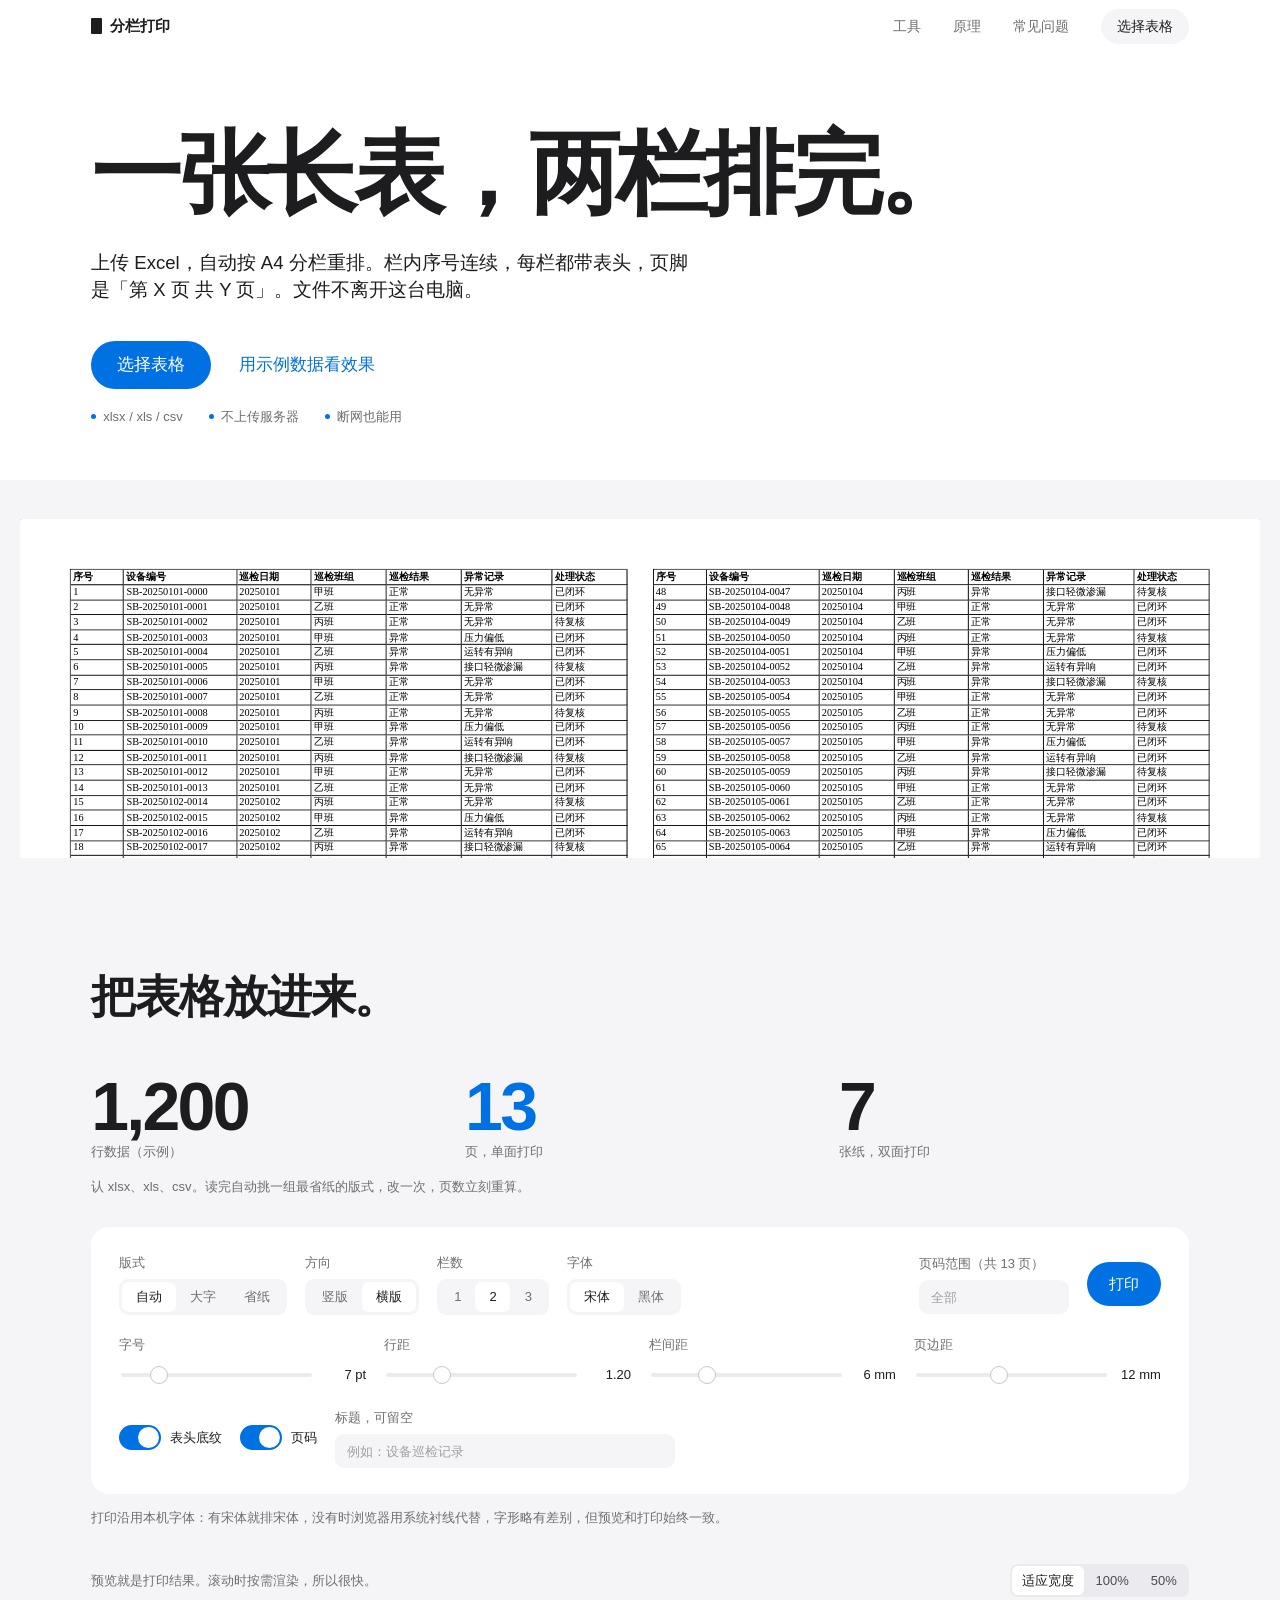
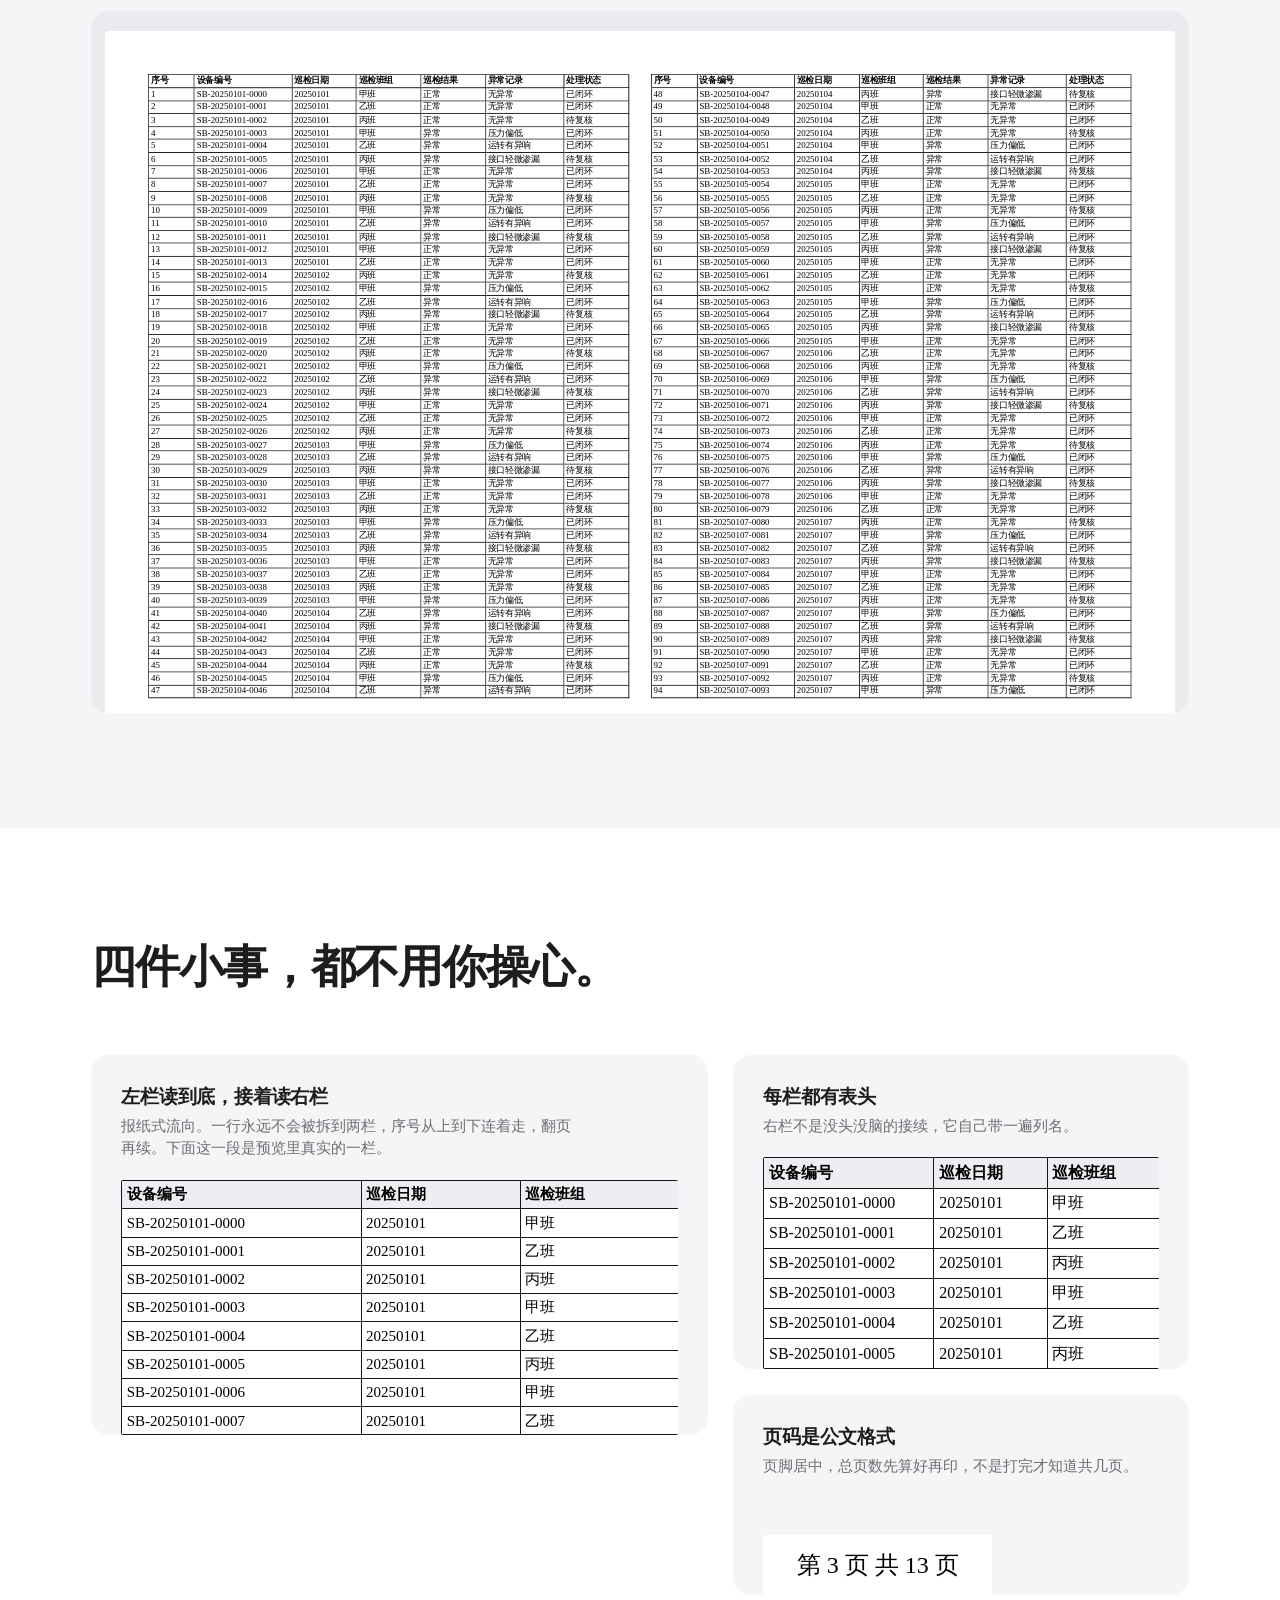
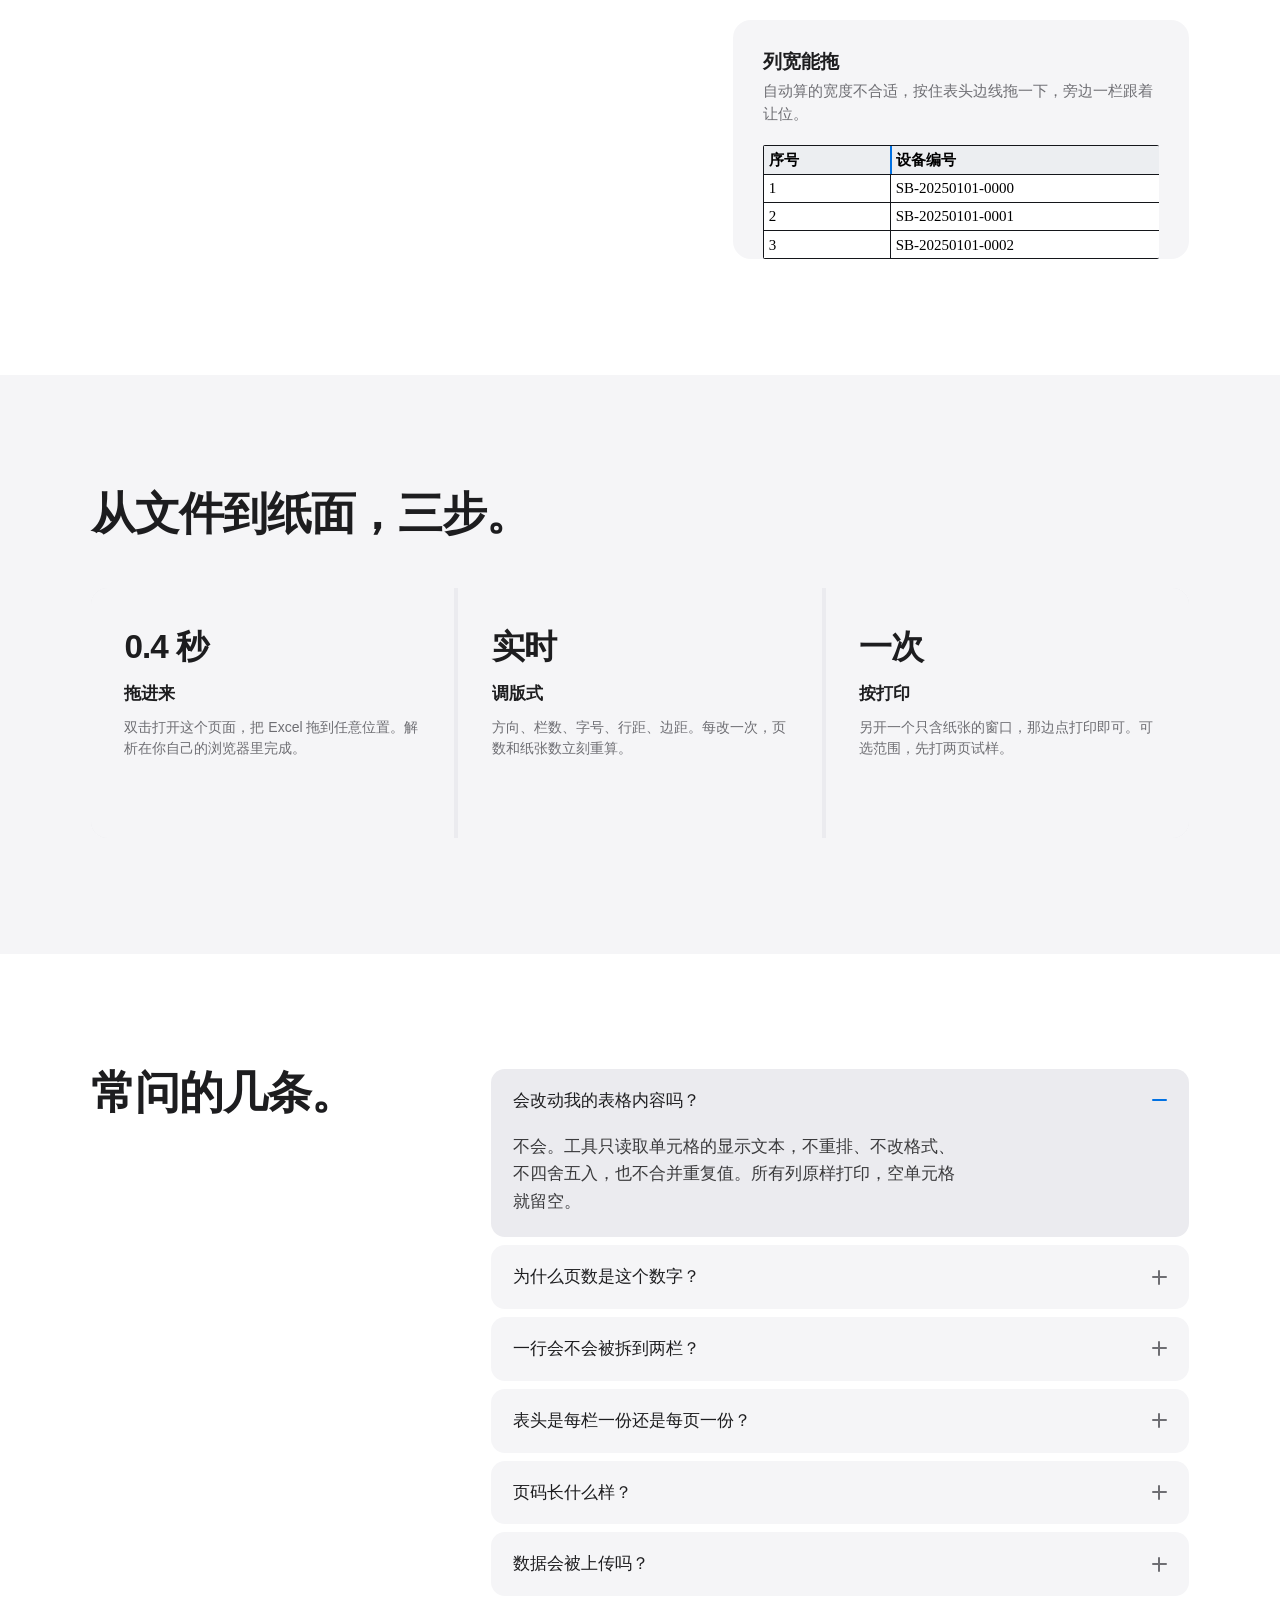
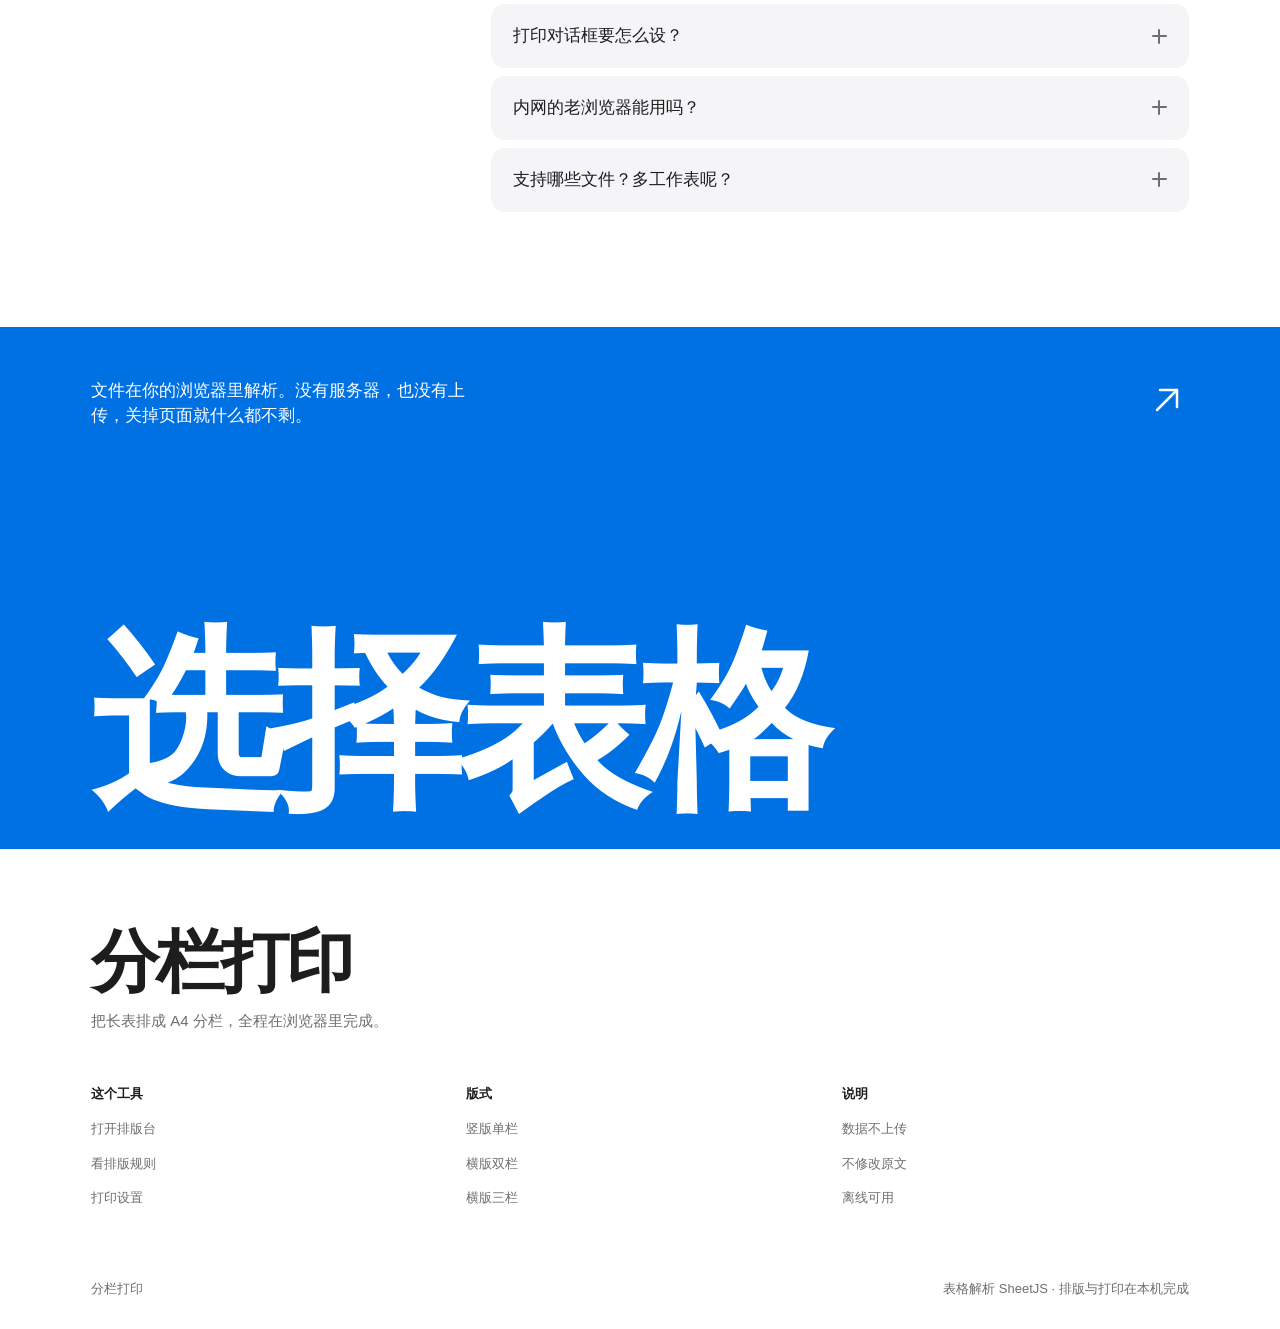
==== src/index.html @ 9ecef5fd "分栏打印：把超长表格按 A4 分栏重排打印 单文件离线网页工具，双击即用，数据不出本机。  - 上传 xlsx / xls / csv，自动按 A4 分栏重排，页数通常砍掉一半 - 栏内序号连续，每栏" ====
<!doctype html>
<html lang="zh-CN">
<head>
<meta charset="utf-8">
<meta name="viewport" content="width=device-width, initial-scale=1">
<title>分栏打印｜把长表排成 A4 分栏</title>
<meta name="description" content="上传 Excel，自动按 A4 分栏重排。栏内序号连续，每栏都带表头，页脚是公文页码。文件不上传。">
<link rel="stylesheet" href="app.css">
<script>document.documentElement.className = 'js';</script>
</head>
<body>

<div class="drop-veil">松手就排</div>

<header class="nav">
  <div class="wrap">
    <a class="mark" href="#top"><i></i>分栏打印</a>
    <a class="link" href="#tool">工具</a>
    <a class="link" href="#mech">原理</a>
    <a class="link" href="#faq">常见问题</a>
    <button class="mini-cta" type="button" data-pick>选择表格</button>
  </div>
</header>

<main id="top">

  <section class="hero">
    <div class="wrap">
      <h1 class="rv"><span>一张长表，</span><span>两栏排完。</span></h1>
      <p class="lead rv" style="--d:70ms">上传 Excel，自动按 A4 分栏重排。栏内序号连续，每栏都带表头，页脚是「第 X 页 共 Y 页」。文件不离开这台电脑。</p>
      <div class="hero-actions rv" style="--d:140ms">
        <button class="btn" type="button" data-pick>选择表格</button>
        <button class="btn-quiet" type="button" data-sample>用示例数据看效果</button>
      </div>
      <div class="hero-facts rv" style="--d:200ms">
        <span>xlsx / xls / csv</span>
        <span>不上传服务器</span>
        <span>断网也能用</span>
      </div>
    </div>
    <div class="hero-paper" id="heroPaper"></div>
  </section>

  <section class="tool section" id="tool">
    <div class="wrap">
      <div class="tool-head">
        <h2 class="h2 rv">把表格放进来。</h2>
      </div>

      <div class="stats rv" style="--d:110ms">
        <div class="stat"><b id="sRows">0</b><span id="sRowsLabel">行数据</span></div>
        <div class="stat accent"><b id="sPages">0</b><span>页，单面打印</span></div>
        <div class="stat"><b id="sSheets">0</b><span>张纸，双面打印</span></div>
      </div>

      <p class="note stats-note rv" style="--d:130ms">认 xlsx、xls、csv。读完自动挑一组最省纸的版式，改一次，页数立刻重算。</p>

      <div class="panel rv" style="--d:150ms">
        <div class="panel-row">
          <div class="field">
            <span class="field-label">版式</span>
            <div class="seg" data-seg="preset">
              <span class="seg-ind" aria-hidden="true"></span>
              <button type="button" data-v="auto" aria-pressed="true">自动</button>
              <button type="button" data-v="clear">大字</button>
              <button type="button" data-v="tight">省纸</button>
            </div>
          </div>
          <div class="field">
            <span class="field-label">方向</span>
            <div class="seg" data-seg="orient">
              <span class="seg-ind" aria-hidden="true"></span>
              <button type="button" data-v="portrait" aria-pressed="true">竖版</button>
              <button type="button" data-v="landscape" aria-pressed="false">横版</button>
            </div>
          </div>
          <div class="field">
            <span class="field-label">栏数</span>
            <div class="seg" data-seg="cols">
              <span class="seg-ind" aria-hidden="true"></span>
              <button type="button" data-v="1" aria-pressed="false">1</button>
              <button type="button" data-v="2" aria-pressed="true">2</button>
              <button type="button" data-v="3" aria-pressed="false">3</button>
            </div>
          </div>
          <div class="field">
            <span class="field-label">字体</span>
            <div class="seg" data-seg="face">
              <span class="seg-ind" aria-hidden="true"></span>
              <button type="button" data-v="song" aria-pressed="true">宋体</button>
              <button type="button" data-v="hei" aria-pressed="false">黑体</button>
            </div>
          </div>
          <div class="spacer"></div>
          <div class="field" style="width:150px">
            <span class="field-label" id="pRangeLabel">页码范围</span>
            <input class="text-in" id="pRange" type="text" placeholder="全部" inputmode="numeric">
          </div>
          <button class="btn" id="printBtn" type="button">打印</button>
        </div>

        <div class="panel-row">
          <div class="field" style="flex:1 1 150px">
            <span class="field-label">字号</span>
            <div class="slider"><input id="rFont" type="range" min="6" max="12" step="0.5" value="8"><output id="oFont">8 pt</output></div>
          </div>
          <div class="field" style="flex:1 1 150px">
            <span class="field-label">行距</span>
            <div class="slider"><input id="rLh" type="range" min="1.05" max="1.6" step="0.05" value="1.2"><output id="oLh">1.20</output></div>
          </div>
          <div class="field" style="flex:1 1 150px">
            <span class="field-label">栏间距</span>
            <div class="slider"><input id="rGut" type="range" min="3" max="14" step="0.5" value="6"><output id="oGut">6 mm</output></div>
          </div>
          <div class="field" style="flex:1 1 150px">
            <span class="field-label">页边距</span>
            <div class="slider"><input id="rMar" type="range" min="6" max="20" step="0.5" value="12"><output id="oMar">12 mm</output></div>
          </div>
        </div>

        <div class="panel-row mid">
          <label class="sw"><input id="cShade" type="checkbox" checked><i></i>表头底纹</label>
          <label class="sw"><input id="cFoot" type="checkbox" checked><i></i>页码</label>
          <div class="field" style="flex:1 1 240px; max-width:340px">
            <span class="field-label">标题，可留空</span>
            <input class="text-in" id="tTitle" type="text" placeholder="例如：设备巡检记录" maxlength="40">
          </div>
        </div>
      </div>

      <p class="note" style="margin-top:14px">打印沿用本机字体：有宋体就排宋体，没有时浏览器用系统衬线代替，字形略有差别，但预览和打印始终一致。</p>

      <div class="stage-head">
        <p class="note" id="stageNote">预览就是打印结果，缩放只影响屏幕。</p>
        <div class="zoom" data-seg="zoom">
          <span class="seg-ind" aria-hidden="true"></span>
          <button type="button" data-v="fit" aria-pressed="true">适应宽度</button>
          <button type="button" data-v="1" aria-pressed="false">100%</button>
          <button type="button" data-v="0.5" aria-pressed="false">50%</button>
        </div>
      </div>

      <div class="pickrow" id="sheetPick" style="display:none"></div>

      <div class="stage" id="stage"><div class="stage-inner" id="stageInner"></div></div>
    </div>
  </section>

  <section class="section mech" id="mech">
    <div class="wrap">
      <h2 class="h2 rv">四件小事，都不用你操心。</h2>
      <div class="mech-grid">

        <div class="tile tile-big rv">
          <div>
            <h3>左栏读到底，接着读右栏</h3>
            <p>报纸式流向。一行永远不会被拆到两栏，序号从上到下连着走，翻页再续。下面这一段是预览里真实的一栏。</p>
          </div>
          <div class="art" id="tileFlow" data-ui></div>
        </div>

        <div class="tiles">
          <div class="tile rv" style="--d:70ms">
            <div>
              <h3>每栏都有表头</h3>
              <p>右栏不是没头没脑的接续，它自己带一遍列名。</p>
            </div>
            <div class="art" id="tileHead" data-ui></div>
          </div>
          <div class="tile rv" style="--d:130ms">
            <div>
              <h3>页码是公文格式</h3>
              <p>页脚居中，总页数先算好再印，不是打完才知道共几页。</p>
            </div>
            <div class="art" id="tileFoot" data-ui></div>
          </div>
          <div class="tile rv" style="--d:190ms">
            <div>
              <h3>列宽能拖</h3>
              <p>自动算的宽度不合适，按住表头边线拖一下，旁边一栏跟着让位。</p>
            </div>
            <div class="art" id="tileDrag" data-ui></div>
          </div>
        </div>

      </div>
    </div>
  </section>

  <section class="section steps">
    <div class="wrap">
      <h2 class="h2 rv">从文件到纸面，三步。</h2>
      <div class="stepbar rv" style="--d:70ms">
        <div class="step">
          <em>0.4 秒</em>
          <b>拖进来</b>
          <span>双击打开这个页面，把 Excel 拖到任意位置。解析在你自己的浏览器里完成。</span>
        </div>
        <div class="step">
          <em>实时</em>
          <b>调版式</b>
          <span>方向、栏数、字号、行距、边距。每改一次，页数和纸张数立刻重算。</span>
        </div>
        <div class="step">
          <em>一次</em>
          <b>按打印</b>
          <span>另开一个只含纸张的窗口，那边点打印即可。可选范围，先打两页试样。</span>
        </div>
      </div>
    </div>
  </section>

  <section class="section" id="faq">
    <div class="wrap faq-grid">
      <h2 class="h2 rv">常问的几条。</h2>
      <div class="acc rv" style="--d:70ms">

        <details open>
          <summary>会改动我的表格内容吗？<span class="pm" aria-hidden="true"></span></summary>
          <div class="body"><p>不会。工具只读取单元格的显示文本，不重排、不改格式、不四舍五入，也不合并重复值。所有列原样打印，空单元格就留空。</p></div>
        </details>

        <details>
          <summary>为什么页数是这个数字？<span class="pm" aria-hidden="true"></span></summary>
          <div class="body"><p>页数由行高、栏数和可用高度算出来。每一栏能放多少行是确定的：可用高度除以下一行的高度，向下取整。上面的数字就是实际排版结果，不是估算。</p></div>
        </details>

        <details>
          <summary>一行会不会被拆到两栏？<span class="pm" aria-hidden="true"></span></summary>
          <div class="body"><p>不会。行是排版的最小单位，装不下就整行挪到下一栏。所以栏底可能会留一点空白，这个空白换的是一行不被腰斩。</p></div>
        </details>

        <details>
          <summary>表头是每栏一份还是每页一份？<span class="pm" aria-hidden="true"></span></summary>
          <div class="body"><p>每栏都有一份。第二栏、第三栏顶部都会重新列出列名，散页之后单独拿一栏起来也知道是什么。</p></div>
        </details>

        <details>
          <summary>页码长什么样？<span class="pm" aria-hidden="true"></span></summary>
          <div class="body"><p>页脚居中，宋体，格式是「第 3 页 共 81 页」。总页数在排版时就算好了，不依赖打印机。可以在面板里关掉。</p></div>
        </details>

        <details>
          <summary>数据会被上传吗？<span class="pm" aria-hidden="true"></span></summary>
          <div class="body"><p>不会。这个页面是一个离线文件，Excel 在你的浏览器里解析，没有服务器，也没有任何网络请求。断网、拔网线都一样能用。</p></div>
        </details>

        <details>
          <summary>打印对话框要怎么设？<span class="pm" aria-hidden="true"></span></summary>
          <div class="body"><p>点「打印」会单独开一个只包含纸张的窗口，那个窗口里再点一次打印，浏览器对话框就会出来。边距选「无」，缩放保持 100%，把「页眉和页脚」的勾去掉。纸张选 A4，方向和面板里的设置保持一致。版式已经按 A4 精确排版，浏览器不要再缩放。</p><p>只要前几页试样，在「页码范围」里填 1-10 即可。</p></div>
        </details>

        <details>
          <summary>内网的老浏览器能用吗？<span class="pm" aria-hidden="true"></span></summary>
          <div class="body"><p>可以。整个页面按 Chrome 83 内核写，不使用更新的 CSS 特性和脚本语法，麒麟、统信、奇安信这类内网浏览器都能跑。数据全程在本机，不依赖任何网络。</p></div>
        </details>

        <details>
          <summary>支持哪些文件？多工作表呢？<span class="pm" aria-hidden="true"></span></summary>
          <div class="body"><p>支持 xlsx、xls、csv。一个文件里有多个工作表时，会列出来让你挑一个，不会一次全铺开。</p></div>
        </details>

      </div>
    </div>
  </section>

  <section class="close">
    <a class="close-band" href="#tool" data-pick>
      <div class="wrap topnote">
        <p>文件在你的浏览器里解析。没有服务器，也没有上传，关掉页面就什么都不剩。</p>
        <svg class="arrow" viewBox="0 0 44 44" fill="none" aria-hidden="true">
          <path d="M12 32L32 12" stroke="currentColor" stroke-width="2.5" stroke-linecap="round"/>
          <path d="M15 12h17v17" stroke="currentColor" stroke-width="2.5" stroke-linecap="round" stroke-linejoin="round"/>
        </svg>
      </div>
      <span class="wrap big">选择表格</span>
    </a>
  </section>

</main>

<footer class="foot-main">
  <div class="wrap">
    <p class="foot-mark">分栏打印</p>
    <p class="foot-sub">把长表排成 A4 分栏，全程在浏览器里完成。</p>
    <div class="foot-links">
      <div>
        <h4>这个工具</h4>
        <ul>
          <li><a href="#tool">打开排版台</a></li>
          <li><a href="#mech">看排版规则</a></li>
          <li><a href="#faq">打印设置</a></li>
        </ul>
      </div>
      <div>
        <h4>版式</h4>
        <ul>
          <li><a href="#tool">竖版单栏</a></li>
          <li><a href="#tool">横版双栏</a></li>
          <li><a href="#tool">横版三栏</a></li>
        </ul>
      </div>
      <div>
        <h4>说明</h4>
        <ul>
          <li><a href="#faq">数据不上传</a></li>
          <li><a href="#faq">不修改原文</a></li>
          <li><a href="#faq">离线可用</a></li>
        </ul>
      </div>
    </div>
    <div class="foot-end">
      <span>分栏打印</span>
      <span>表格解析 SheetJS · 排版与打印在本机完成</span>
    </div>
  </div>
</footer>

<div id="printRoot" aria-hidden="true"></div>

<input id="file" type="file" accept=".xlsx,.xls,.csv" hidden>

<script src="xlsx.full.min.js"></script>
<script src="app.js"></script>
</body>
</html>
---- src/app.css ----
/* ============================================================
   分栏打印 · 样式系统
   兼容下限：Chrome 83（不使用 flex gap / overflow:clip /
   svh / 容器查询 / content-visibility / :focus-visible / inset）
   ============================================================ */

:root {
  --ground: #ffffff;
  --subtle: #f5f5f7;
  --subtle-2: #ebebef;
  --ink: #1d1d1f;
  --muted: #6e6e73;
  --accent: #0071e3;
  --accent-press: #0062c4;

  --t-display: clamp(42px, 7.1vw, 100px);
  --t-h2: clamp(30px, 3.5vw, 50px);
  --t-h3: clamp(19px, 1.5vw, 21px);
  --t-lead: clamp(17px, 1.45vw, 21px);
  --t-body: 17px;
  --t-small: 13px;

  --pad: clamp(20px, 4vw, 56px);
  --maxw: 1200px;

  --ease: cubic-bezier(.32, .72, 0, 1);
  --ease-out: cubic-bezier(.16, 1, .3, 1);

  --ui-font: "PingFang SC", "Microsoft YaHei", "Hiragino Sans GB", "Segoe UI", -apple-system, sans-serif;
  --sheet-font: "SimSun", "宋体", "Songti SC", serif;

  /* 纸张几何，由脚本写入 */
  --pw: 297mm;
  --ph: 210mm;
  --m: 8mm;
  --gut: 6mm;
  --colw: 137mm;
  --R: 0.26mm;
  --pv: 0.3mm;
  --px: 0.6mm;
  --lhmm: 3.1mm;
  --gt: 1fr;
  --ls: 0em;
  --titleh: 0mm;
  --titlesz: 11pt;
  --titlelh: 4mm;
  --flowh: 180mm;
  --footh: 8mm;
  --footsz: 7pt;
  --fontsz: 7pt;
  --sheet-scale: 1;
}

* { box-sizing: border-box; }

html { -webkit-text-size-adjust: 100%; }

body {
  margin: 0;
  background: var(--ground);
  color: var(--ink);
  font-family: var(--ui-font);
  font-size: var(--t-body);
  line-height: 1.5;
  -webkit-font-smoothing: antialiased;
}

h1, h2, h3, p, ul, ol, figure, blockquote { margin: 0; }
ul, ol { padding: 0; list-style: none; }
img { max-width: 100%; display: block; }
button { font: inherit; color: inherit; background: none; border: 0; cursor: pointer; }
a { color: inherit; text-decoration: none; }

::selection { background: var(--accent); color: #fff; }

:focus { outline: 2px solid var(--accent); outline-offset: 3px; border-radius: 4px; }
html.using-mouse *:focus { outline: none; }

.wrap {
  width: 100%;
  max-width: var(--maxw);
  margin: 0 auto;
  padding: 0 var(--pad);
}

/* ---------- 导航 ---------- */

.nav {
  position: relative;
  z-index: 20;
  height: 52px;
  display: flex;
  align-items: center;
  background: var(--ground);
}

.nav .wrap { display: flex; align-items: center; }
.nav .wrap > * + * { margin-left: 32px; }

.mark {
  font-size: 15px;
  font-weight: 600;
  letter-spacing: -0.01em;
  margin-right: auto;
  display: flex;
  align-items: center;
}

.mark i {
  width: 11px;
  height: 15.5px;
  background: var(--ink);
  border-radius: 1px;
  display: block;
  margin-right: 8px;
  flex: none;
}

.nav a.link {
  font-size: 14px;
  color: var(--muted);
  transition: color 180ms var(--ease);
}

.nav a.link:hover { color: var(--ink); }

.nav .mini-cta {
  font-size: 14px;
  padding: 7px 16px;
  border-radius: 980px;
  background: var(--subtle);
  transition: background 180ms var(--ease), transform 140ms var(--ease);
}

.nav .mini-cta:hover { background: var(--subtle-2); }
.nav .mini-cta:active { transform: scale(.97); }

@media (max-width: 720px) {
  .nav a.link { display: none; }
  .nav .wrap > * + * { margin-left: 16px; }
}

/* ---------- 通用排版块 ---------- */

.h2 {
  font-size: var(--t-h2);
  line-height: 1.06;
  letter-spacing: -0.025em;
  font-weight: 600;
  max-width: 18em;
}

.lead {
  font-size: var(--t-lead);
  line-height: 1.46;
  color: var(--ink);
  max-width: 33em;
}

.note {
  font-size: var(--t-small);
  line-height: 1.5;
  color: var(--muted);
}

.section { padding: clamp(64px, 9vw, 128px) 0; }

/* 入场：只在 JS 可用时隐藏，脚本失效内容照样可见 */
.js .rv { opacity: 0; transform: translateY(20px); }
.js .rv.in {
  opacity: 1;
  transform: none;
  transition: opacity 620ms var(--ease-out), transform 620ms var(--ease-out);
  transition-delay: var(--d, 0ms);
}

/* ---------- 按钮 ---------- */

.btn {
  display: inline-flex;
  align-items: center;
  justify-content: center;
  height: 48px;
  padding: 0 26px;
  border-radius: 980px;
  background: var(--accent);
  color: #fff;
  font-size: 17px;
  font-weight: 500;
  transition: background 180ms var(--ease), transform 140ms var(--ease);
}

.btn:hover { background: var(--accent-press); }
.btn:active { transform: scale(.975); }
.btn[disabled] { opacity: .5; cursor: default; }

.btn-quiet {
  display: inline-flex;
  align-items: center;
  height: 48px;
  padding: 0 6px;
  font-size: 17px;
  color: var(--accent);
  transition: opacity 180ms var(--ease);
}

.btn-quiet:hover { opacity: .7; }

/* ---------- 首屏 ---------- */

.hero {
  padding-top: clamp(40px, 6vw, 76px);
  overflow: hidden;
}

.hero h1 span { display: inline; }

@media (max-width: 600px) {
  .hero h1 span { display: block; }
}

.hero h1 {
  font-size: var(--t-display);
  line-height: 1.02;
  letter-spacing: -0.038em;
  font-weight: 600;
  max-width: 12em;
}

.hero .lead { margin-top: clamp(18px, 2.4vw, 28px); }

.hero-actions {
  margin-top: clamp(26px, 3.2vw, 38px);
  display: flex;
  align-items: center;
  flex-wrap: wrap;
}

.hero-actions > * + * { margin-left: 22px; }

.hero-facts {
  margin-top: 18px;
  display: flex;
  flex-wrap: wrap;
  font-size: var(--t-small);
  color: var(--muted);
}

.hero-facts span { display: inline-flex; align-items: center; }
.hero-facts span + span { margin-left: 26px; }

.hero-facts span::before {
  content: "";
  width: 5px;
  height: 5px;
  border-radius: 50%;
  background: var(--accent);
  display: block;
  margin-right: 7px;
  flex: none;
}

/* 首屏那张纸：放在灰色台面上，被固定高度的窗口裁掉下沿 */
.hero-paper {
  margin-top: clamp(30px, 4.2vw, 54px);
  padding-top: clamp(26px, 3vw, 44px);
  height: clamp(260px, 42vh, 520px);
  background: var(--subtle);
  overflow: hidden;
  display: flex;
  justify-content: center;
  align-items: flex-start;
  pointer-events: none;
}

.hero-paper .sheet { flex: none; border-radius: 3px; }
.hero-frame { overflow: hidden; flex: none; }

/* ---------- 工具区 ---------- */

.tool { background: var(--subtle); }

.tool-head {
  display: flex;
  align-items: flex-end;
  justify-content: space-between;
  flex-wrap: wrap;
}

.stats {
  margin-top: clamp(34px, 4vw, 52px);
  display: grid;
  grid-template-columns: repeat(3, minmax(0, 1fr));
  gap: 24px;
  align-items: end;
}

.stat { display: flex; flex-direction: column; }

.stat b {
  font-size: clamp(38px, 5.4vw, 68px);
  line-height: 1;
  letter-spacing: -0.04em;
  font-weight: 600;
  font-variant-numeric: tabular-nums;
}

.stat.accent b { color: var(--accent); }

.stat span {
  font-size: var(--t-small);
  color: var(--muted);
  margin-top: 2px;
}

.stats-note { margin-top: 16px; max-width: 34em; }

/* 控制面板 */
.panel {
  margin-top: clamp(20px, 2.4vw, 30px);
  background: var(--ground);
  border-radius: 18px;
  padding: clamp(18px, 2vw, 26px) clamp(18px, 2.2vw, 28px) clamp(20px, 2.2vw, 26px);
}

.panel-row {
  display: flex;
  align-items: center;
  flex-wrap: wrap;
}

.panel-row > * + * { margin-left: 18px; }
.panel-row + .panel-row { margin-top: 20px; }
.panel-row > .spacer { margin-left: auto; }

.field {
  display: flex;
  flex-direction: column;
  min-width: 0;
}

.field > * + * { margin-top: 7px; }

.field > label,
.field-label {
  font-size: 13px;
  color: var(--muted);
}

.seg {
  position: relative;
  display: inline-flex;
  background: var(--subtle);
  border-radius: 9px;
  padding: 3px;
  isolation: isolate;
}

.seg button {
  position: relative;
  z-index: 1;
  height: 30px;
  padding: 0 14px;
  font-size: 13px;
  color: var(--muted);
  border-radius: 7px;
  white-space: nowrap;
  transition: color 220ms var(--ease);
}

.seg button[aria-pressed="true"] { color: var(--ink); }

.seg .seg-ind {
  position: absolute;
  z-index: 0;
  top: 3px;
  left: 0;
  height: 30px;
  border-radius: 7px;
  background: var(--ground);
  transform: translateX(var(--x, 0));
  width: var(--w, 0);
  transition: transform 300ms var(--ease), width 300ms var(--ease);
  will-change: transform;
}

/* 滑杆 */
.slider {
  display: grid;
  grid-template-columns: 1fr auto;
  align-items: center;
  gap: 10px;
}

.slider input[type="range"] {
  -webkit-appearance: none;
  appearance: none;
  width: 100%;
  height: 22px;
  background: transparent;
  accent-color: var(--accent);
  cursor: ew-resize;
}

.slider input[type="range"]::-webkit-slider-runnable-track {
  height: 4px;
  border-radius: 2px;
  background: var(--subtle-2);
}

.slider input[type="range"]::-webkit-slider-thumb {
  -webkit-appearance: none;
  width: 18px;
  height: 18px;
  border-radius: 50%;
  background: #fff;
  border: 1px solid #c7c7cc;
  margin-top: -7px;
  transition: transform 140ms var(--ease), border-color 140ms var(--ease);
}

.slider input[type="range"]:hover::-webkit-slider-thumb,
.slider input[type="range"]:focus::-webkit-slider-thumb { border-color: var(--accent); }

.slider output {
  font-size: 13px;
  font-variant-numeric: tabular-nums;
  color: var(--ink);
  min-width: 46px;
  text-align: right;
}

/* 开关 */
.sw {
  display: inline-flex;
  align-items: center;
  cursor: pointer;
  font-size: 13px;
  color: var(--ink);
  user-select: none;
}

.sw input { position: absolute; opacity: 0; width: 0; height: 0; }

.sw i {
  width: 42px;
  height: 25px;
  border-radius: 980px;
  background: var(--subtle-2);
  position: relative;
  transition: background 240ms var(--ease);
  flex: none;
  margin-right: 9px;
}

.sw i::after {
  content: "";
  position: absolute;
  top: 2px;
  left: 2px;
  width: 21px;
  height: 21px;
  border-radius: 50%;
  background: #fff;
  transition: transform 260ms var(--ease);
}

.sw input:checked + i { background: var(--accent); }
.sw input:checked + i::after { transform: translateX(17px); }

.text-in {
  height: 34px;
  padding: 0 12px;
  border: 0;
  border-radius: 9px;
  background: var(--subtle);
  font: inherit;
  font-size: 13px;
  color: var(--ink);
  min-width: 0;
  transition: background 180ms var(--ease);
}

.text-in::placeholder { color: #a1a1a6; }
.text-in:focus { outline: none; background: var(--subtle-2); }

.panel .btn { height: 44px; padding: 0 22px; font-size: 15px; }

/* ---------- 预览台 ---------- */

.stage-head {
  margin-top: clamp(26px, 3vw, 36px);
  display: flex;
  align-items: center;
  flex-wrap: wrap;
}

.stage-head > * + * { margin-left: 16px; }
.stage-head .note { margin-right: auto; }

.zoom { display: inline-flex; background: var(--subtle-2); border-radius: 8px; padding: 2px; }
.zoom button + button { margin-left: 2px; }

.zoom button {
  font-size: 13px;
  padding: 5px 10px;
  border-radius: 6px;
  color: #4b4b4f;
  transition: background 180ms var(--ease), color 180ms var(--ease);
}

.zoom button[aria-pressed="true"] { background: var(--ground); color: var(--ink); }

.pickrow {
  margin-top: 12px;
  display: flex;
  align-items: center;
  flex-wrap: wrap;
}

.pickrow button + button { margin-left: 4px; }

.pickrow button {
  font-size: 13px;
  padding: 6px 14px;
  border-radius: 8px;
  background: var(--subtle-2);
  color: var(--muted);
  transition: background 180ms var(--ease), color 180ms var(--ease);
}

.pickrow button[aria-pressed="true"] { background: var(--ink); color: #fff; }
.pickrow button:hover { color: var(--ink); }
.pickrow button[aria-pressed="true"]:hover { color: #fff; }

/* 虚拟化画布：只渲染可见页 */
.stage {
  position: relative;
  margin-top: 14px;
  background: var(--subtle-2);
  border-radius: 18px;
  max-height: 78vh;
  overflow-y: auto;
  overflow-x: hidden;
  overscroll-behavior: contain;
  -webkit-overflow-scrolling: touch;
}

.stage-inner { position: relative; width: 100%; }

.pagewrap {
  position: absolute;
  left: 0;
  right: 0;
  display: flex;
  justify-content: center;
  align-items: flex-start;
}

.pgbox { position: relative; flex: none; overflow: hidden; }
.pgbox .sheet { position: absolute; left: 0; top: 0; transform-origin: top left; }

@keyframes pageIn { from { opacity: 0; } to { opacity: 1; } }
.pagewrap.fresh .sheet { animation: pageIn 320ms var(--ease-out) both; }

/* ---------- 机制：四块放大的真实片段 ---------- */

.mech { background: var(--ground); }

.mech-grid {
  margin-top: clamp(38px, 5vw, 64px);
  display: grid;
  grid-template-columns: 1.15fr .85fr;
  gap: clamp(16px, 2vw, 26px);
  align-items: start;
}

.tiles { display: grid; gap: clamp(16px, 2vw, 26px); }

.tile {
  position: relative;
  background: var(--subtle);
  border-radius: 18px;
  overflow: hidden;
  padding: clamp(20px, 2.4vw, 30px);
  display: flex;
  flex-direction: column;
  justify-content: space-between;
  min-height: 200px;
}

.tile > * + * { margin-top: 20px; }

.tile h3 {
  font-size: var(--t-h3);
  font-weight: 600;
  letter-spacing: -0.01em;
  line-height: 1.25;
}

.tile p { font-size: 15px; color: var(--muted); margin-top: 6px; max-width: 30em; }

.tile .art {
  align-self: stretch;
  display: flex;
  align-items: flex-start;
  justify-content: flex-start;
  overflow: hidden;
  margin-left: calc(clamp(20px, 2.4vw, 30px) * -1);
  margin-right: calc(clamp(20px, 2.4vw, 30px) * -1);
  margin-bottom: calc(clamp(20px, 2.4vw, 30px) * -1);
  padding-left: clamp(20px, 2.4vw, 30px);
  padding-right: clamp(20px, 2.4vw, 30px);
  min-height: 0;
}

.tile-big .art { padding-bottom: 0; }
.tile .art > .zoomui { width: 100%; }

.zoomui {
  font-family: var(--sheet-font);
  color: #000;
  background: #fff;
  flex: none;
  border-radius: 2px;
  overflow: hidden;
}

.footui {
  font-family: var(--sheet-font);
  background: #fff;
  color: #000;
  text-align: center;
  border-radius: 2px;
  padding: .5em 1.4em;
  white-space: nowrap;
}

/* ---------- 三步 ---------- */

.steps { background: var(--subtle); }

.stepbar {
  margin-top: clamp(34px, 4vw, 52px);
  display: grid;
  grid-template-columns: repeat(3, 1fr);
  gap: 4px;
  background: var(--subtle-2);
  border-radius: 16px;
  overflow: hidden;
}

.step {
  background: var(--subtle);
  padding: clamp(22px, 2.6vw, 34px);
  display: flex;
  flex-direction: column;
  min-height: clamp(180px, 22vw, 250px);
}

.step > * + * { margin-top: 10px; }

.step b { font-size: clamp(15px, 1.3vw, 17px); font-weight: 600; color: var(--ink); }
.step span { font-size: 14px; color: var(--muted); line-height: 1.5; }

.step em {
  font-style: normal;
  font-size: clamp(26px, 2.6vw, 36px);
  letter-spacing: -0.03em;
  font-weight: 600;
  font-variant-numeric: tabular-nums;
}

@media (max-width: 720px) {
  .stepbar { grid-template-columns: 1fr; }
  .step { min-height: 0; }
}

/* ---------- FAQ ---------- */

.faq-grid {
  display: grid;
  grid-template-columns: 4fr 8fr;
  gap: clamp(26px, 4vw, 64px);
  align-items: start;
}

.faq-grid > .h2 { position: sticky; top: 88px; }

.acc { display: flex; flex-direction: column; }
.acc details + details { margin-top: 8px; }

.acc details {
  background: var(--subtle);
  border-radius: 14px;
  overflow: hidden;
  transition: background 260ms var(--ease);
}

.acc details[open] { background: var(--subtle-2); }

.acc summary {
  list-style: none;
  cursor: pointer;
  display: flex;
  align-items: center;
  padding: 20px 22px;
  font-size: 17px;
  font-weight: 500;
  line-height: 1.4;
}

.acc summary::-webkit-details-marker { display: none; }

.acc summary .pm {
  margin-left: auto;
  position: relative;
  width: 15px;
  height: 15px;
  flex: none;
}

.acc summary .pm::before,
.acc summary .pm::after {
  content: "";
  position: absolute;
  background: var(--muted);
  border-radius: 2px;
  transition: transform 300ms var(--ease), background 300ms var(--ease);
}

.acc summary .pm::before { left: 0; right: 0; top: 6px; height: 2px; }
.acc summary .pm::after { top: 0; bottom: 0; left: 6px; width: 2px; }
.acc details[open] summary .pm::after { transform: scaleY(0); }
.acc details[open] summary .pm::before { background: var(--accent); }

.acc .body { padding: 0 22px 22px; font-size: 17px; line-height: 1.62; color: #3a3a3c; max-width: 52ch; }
.acc .body p + p { margin-top: 10px; }

@media (max-width: 900px) {
  .faq-grid { grid-template-columns: 1fr; }
  .faq-grid > .h2 { position: static; }
}

/* ---------- 收尾 ---------- */

.close { padding: 0; }

.close-band {
  display: flex;
  flex-direction: column;
  justify-content: flex-end;
  position: relative;
  background: var(--accent);
  color: #fff;
  min-height: 58vh;
  padding: clamp(28px, 4vw, 56px) 0 clamp(22px, 2.4vw, 34px);
  overflow: hidden;
  transition: background 220ms var(--ease);
}

.close-band:hover { background: var(--accent-press); }

.close-band .topnote {
  display: flex;
  justify-content: space-between;
  align-items: flex-start;
  margin-bottom: auto;
}

.close-band .topnote > * + * { margin-left: 24px; }

.close-band .topnote p { font-size: 17px; line-height: 1.5; max-width: 22em; color: #fff; }

.close-band .arrow {
  width: 44px;
  height: 44px;
  flex: none;
  transition: transform 380ms var(--ease);
}

.close-band:hover .arrow { transform: translate(6px, -6px); }

.close-band .big {
  font-size: clamp(56px, 15vw, 216px);
  line-height: 1;
  letter-spacing: -0.05em;
  font-weight: 600;
  white-space: nowrap;
  display: block;
}

/* ---------- 页脚 ---------- */

.foot-main {
  background: var(--ground);
  padding: clamp(52px, 6vw, 84px) 0 0;
}

.foot-mark {
  font-size: clamp(40px, 6vw, 68px);
  line-height: 1.04;
  letter-spacing: -0.045em;
  font-weight: 600;
  margin-bottom: 14px;
}

.foot-sub {
  font-size: 15px;
  color: var(--muted);
  margin-bottom: clamp(38px, 4vw, 54px);
}

.foot-links {
  display: grid;
  grid-template-columns: repeat(3, minmax(0, 1fr));
  gap: 28px;
  padding-bottom: clamp(38px, 4vw, 56px);
}

.foot-links h4 { font-size: 13px; font-weight: 600; color: var(--ink); margin: 0 0 12px; }

.foot-links ul { display: flex; flex-direction: column; }
.foot-links li + li { margin-top: 9px; }

.foot-links a { font-size: 13px; color: var(--muted); transition: color 180ms var(--ease); }
.foot-links a:hover { color: var(--ink); }

.foot-end {
  display: flex;
  justify-content: space-between;
  flex-wrap: wrap;
  padding: 18px 0 30px;
  font-size: 13px;
  color: var(--muted);
}

.foot-end > * + * { margin-left: 20px; }

/* ---------- 拖放遮罩 ---------- */

.drop-veil {
  position: fixed;
  top: 0;
  right: 0;
  bottom: 0;
  left: 0;
  z-index: 90;
  background: rgba(255,255,255,.86);
  display: none;
  align-items: center;
  justify-content: center;
  font-size: clamp(22px, 3vw, 34px);
  font-weight: 600;
  letter-spacing: -0.02em;
  color: var(--accent);
  pointer-events: none;
}

body.dropping .drop-veil { display: flex; }

/* ---------- 窄屏 ---------- */

@media (max-width: 900px) {
  .mech-grid { grid-template-columns: 1fr; }
  .hero-paper { height: clamp(220px, 34vh, 380px); padding-top: 22px; }
}

@media (max-width: 720px) {
  .stats { gap: 14px; }
  .panel-row > * + * { margin-left: 12px; }
  .field { flex: 1 1 128px; }
  .panel .btn { width: 100%; margin-top: 12px; margin-left: 0; }
  .foot-links { grid-template-columns: 1fr 1fr; }
  .close-band .big { font-size: clamp(54px, 17vw, 120px); }
  .stage { max-height: 62vh; }
}

@media (prefers-reduced-motion: reduce) {
  .js .rv { opacity: 1; transform: none; }
  * { transition-duration: .01ms !important; animation-duration: .01ms !important; }
}

/* ---------- 打印（页面内回退路径） ---------- */

#printRoot { display: none; }

@media print {
  body > * { display: none !important; }
  #printRoot { display: block !important; }
}
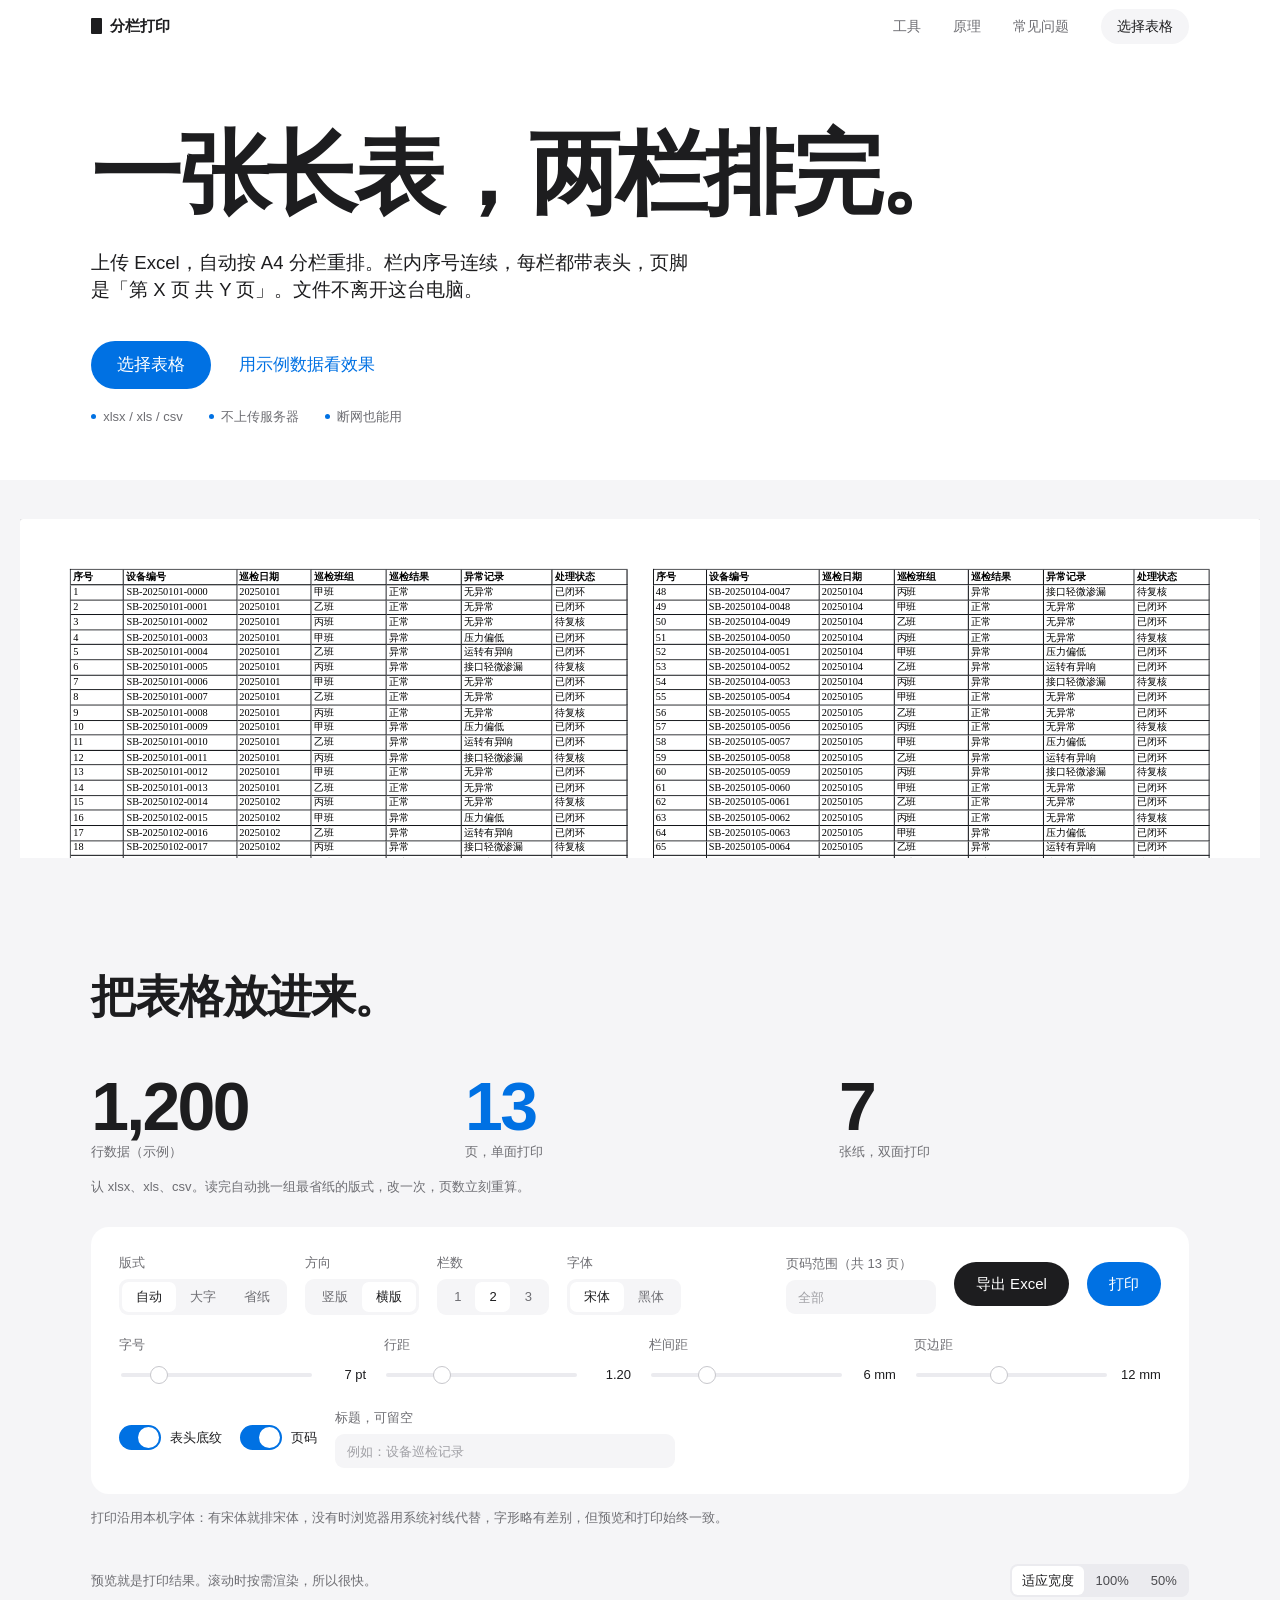
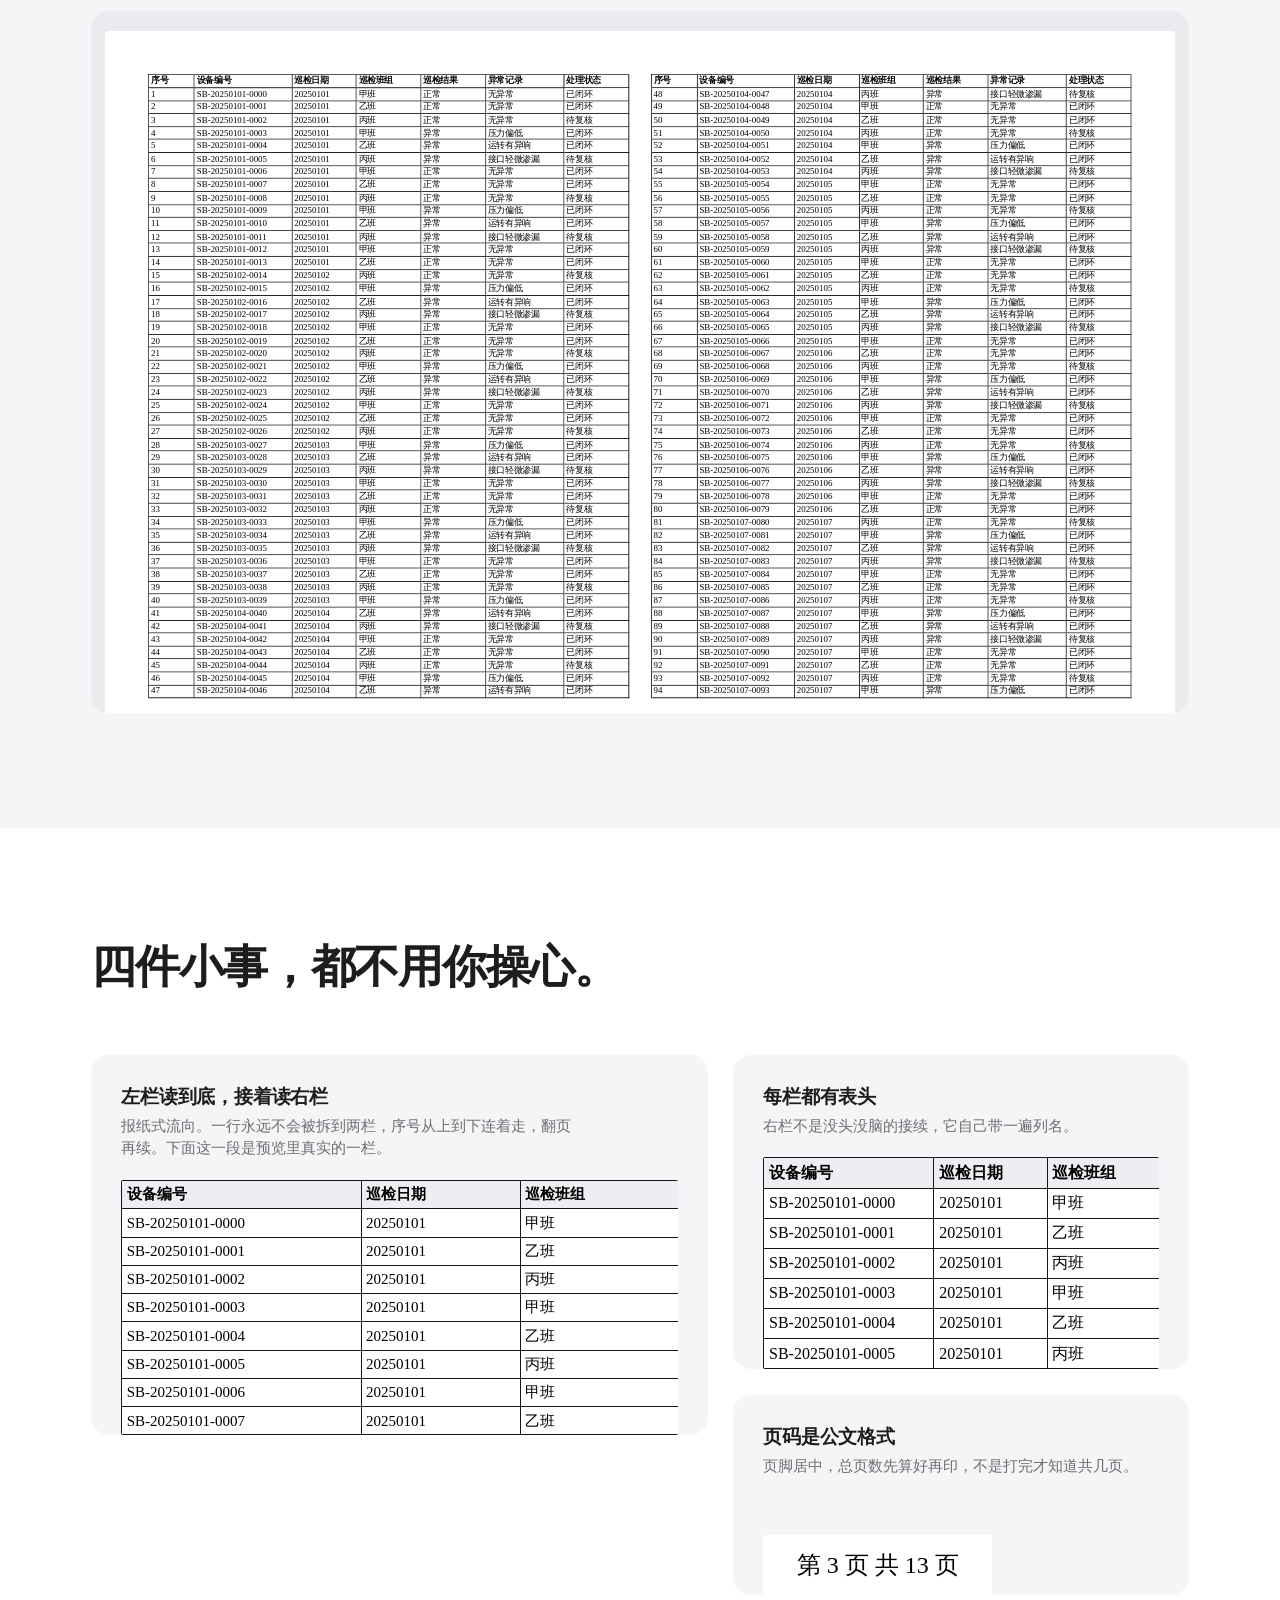
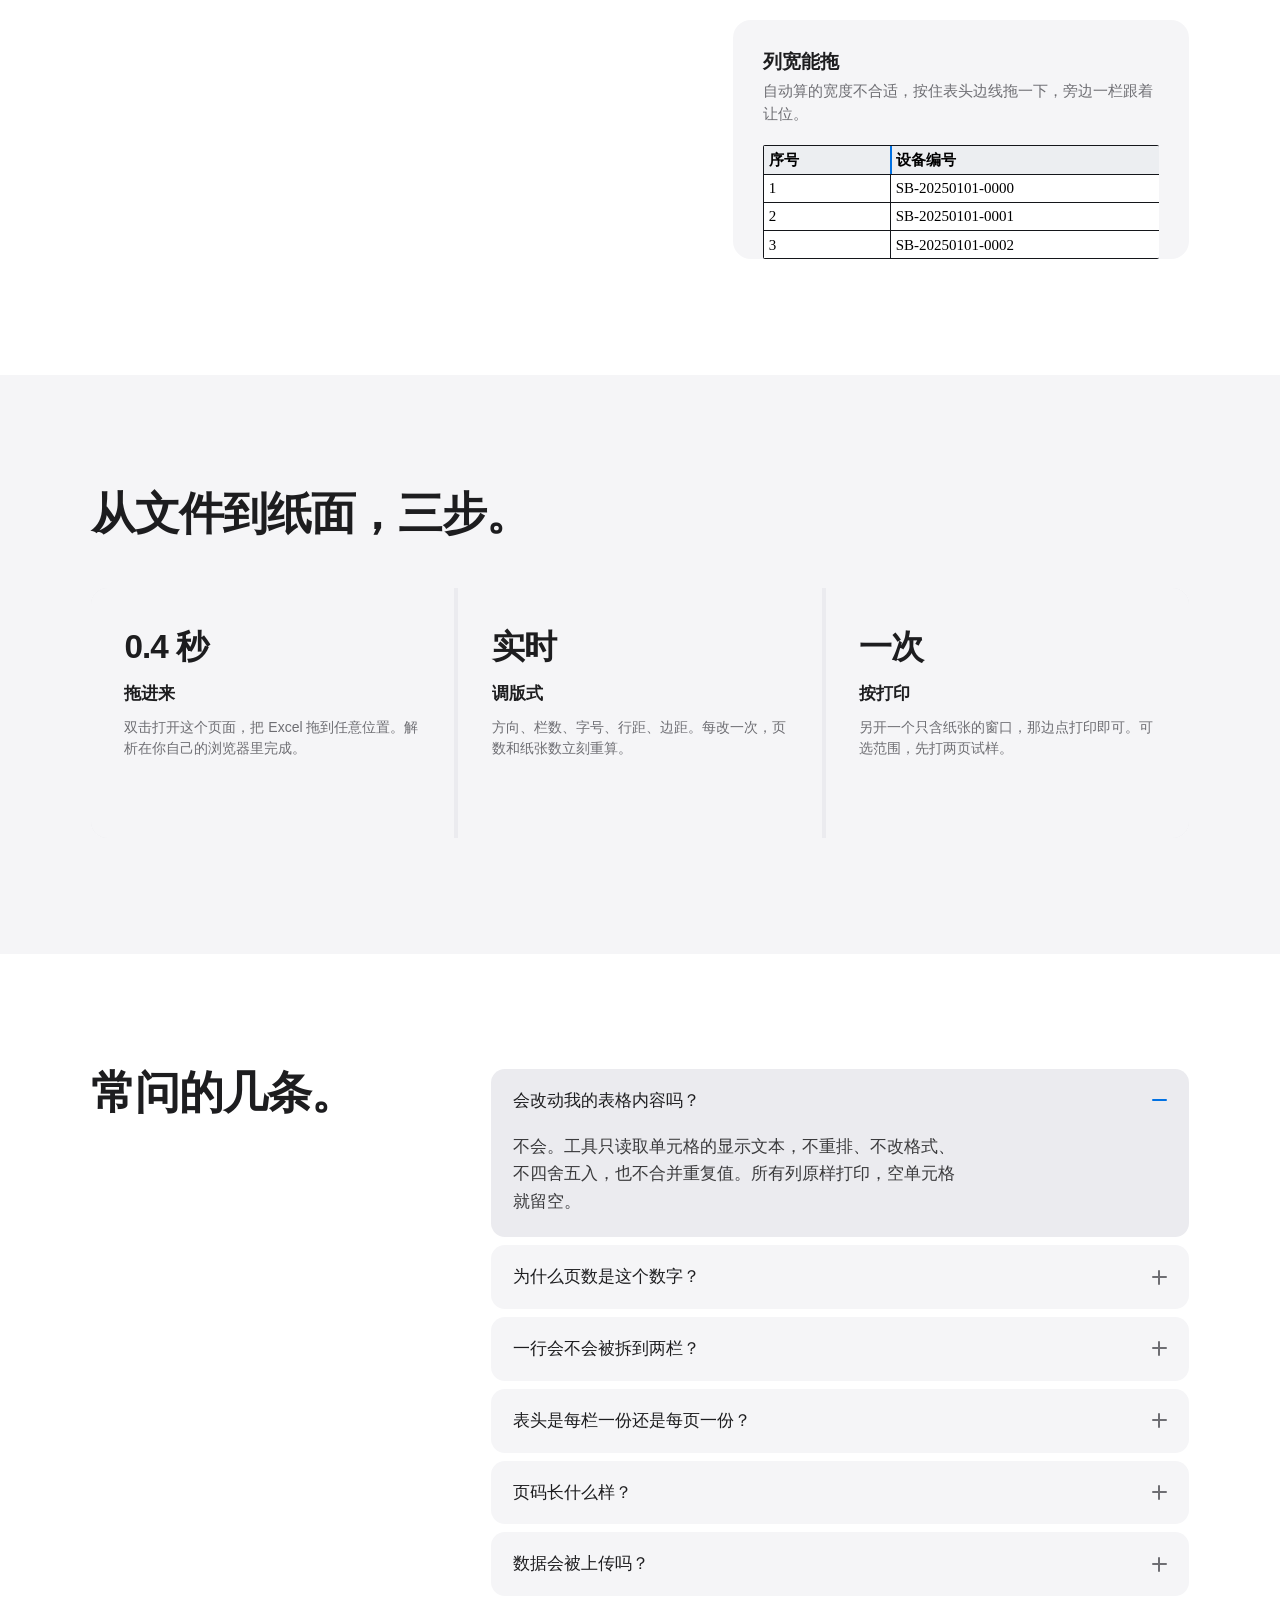
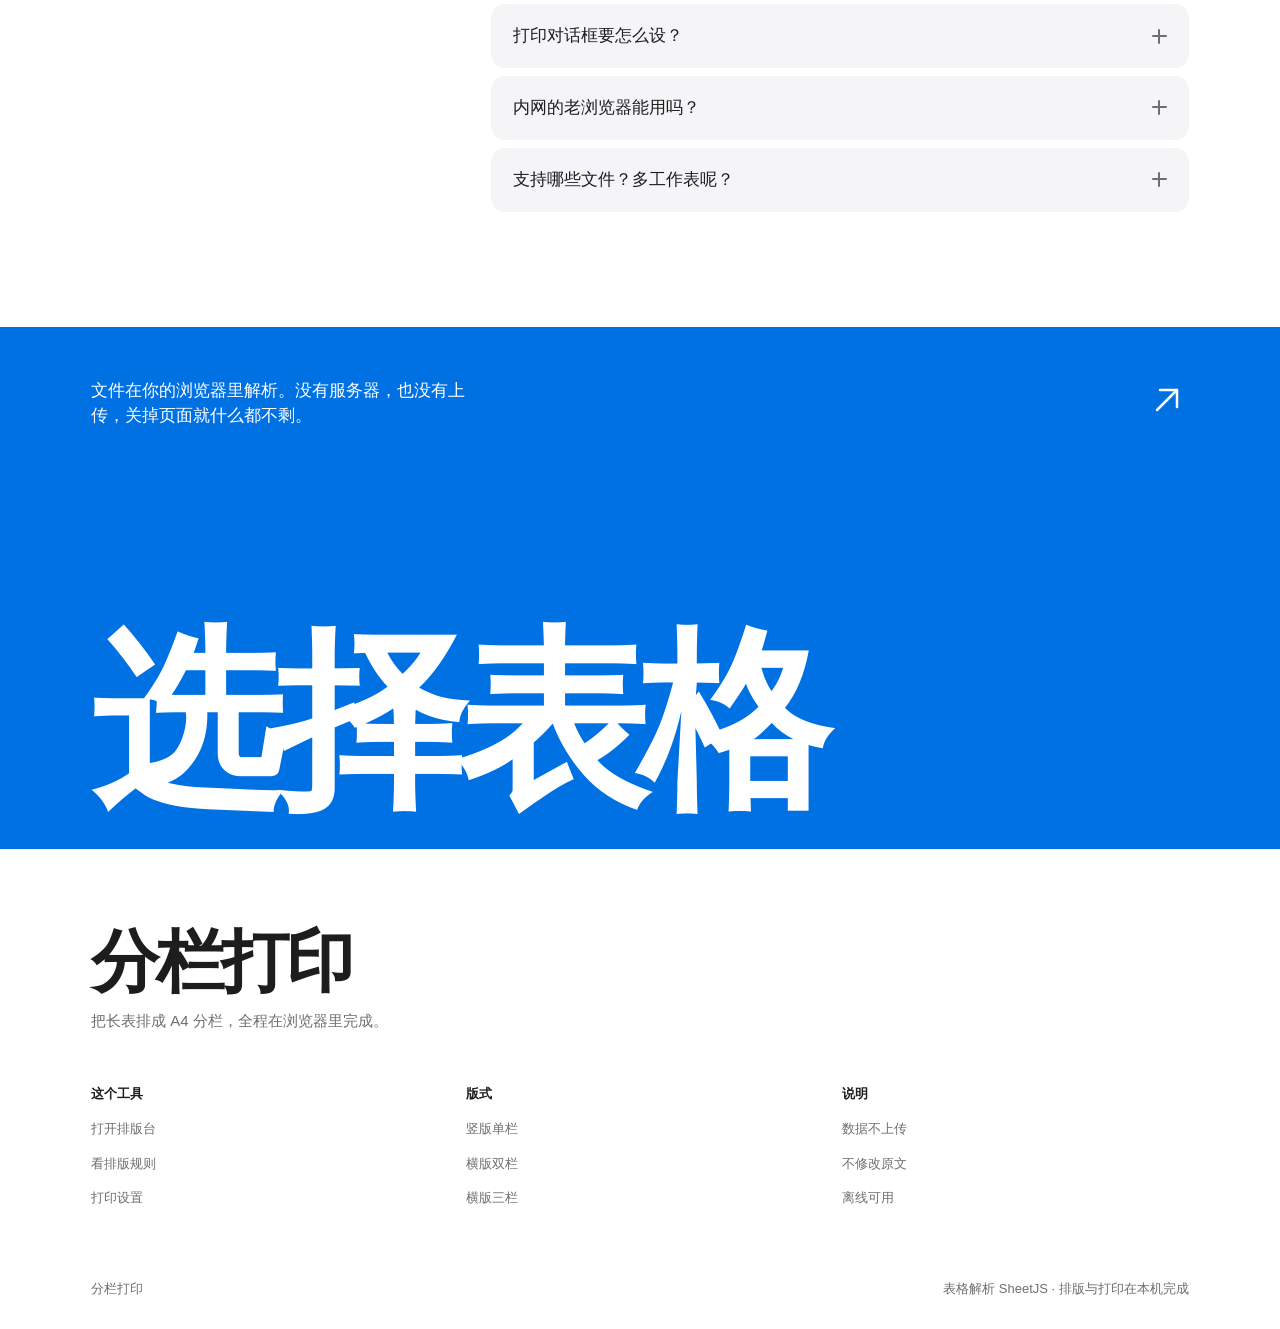
==== commit 3c717f8d: "新增「导出 Excel」：排版冻结版 + 数据平表，Excel/WPS 直接打印 - 打印版 sheet：列宽行高边框逐格写入，每页手动分页符，A4 页面设置，页脚用原生「第 &P 页 共 N 页」 " ====
--- a/src/index.html
+++ b/src/index.html
@@ -96,6 +96,7 @@
             <span class="field-label" id="pRangeLabel">页码范围</span>
             <input class="text-in" id="pRange" type="text" placeholder="全部" inputmode="numeric">
           </div>
+          <button class="btn btn-dark" id="exportBtn" type="button">导出 Excel</button>
           <button class="btn" id="printBtn" type="button">打印</button>
         </div>
 
@@ -321,6 +322,7 @@
 <input id="file" type="file" accept=".xlsx,.xls,.csv" hidden>
 
 <script src="xlsx.full.min.js"></script>
+<script src="exceljs.min.js"></script>
 <script src="app.js"></script>
 </body>
 </html>
--- a/src/app.css
+++ b/src/app.css
@@ -194,6 +194,12 @@
 .btn:active { transform: scale(.975); }
 .btn[disabled] { opacity: .5; cursor: default; }
 
+.btn-dark {
+  background: var(--ink);
+}
+
+.btn-dark:hover { background: #3a3a3c; }
+
 .btn-quiet {
   display: inline-flex;
   align-items: center;
